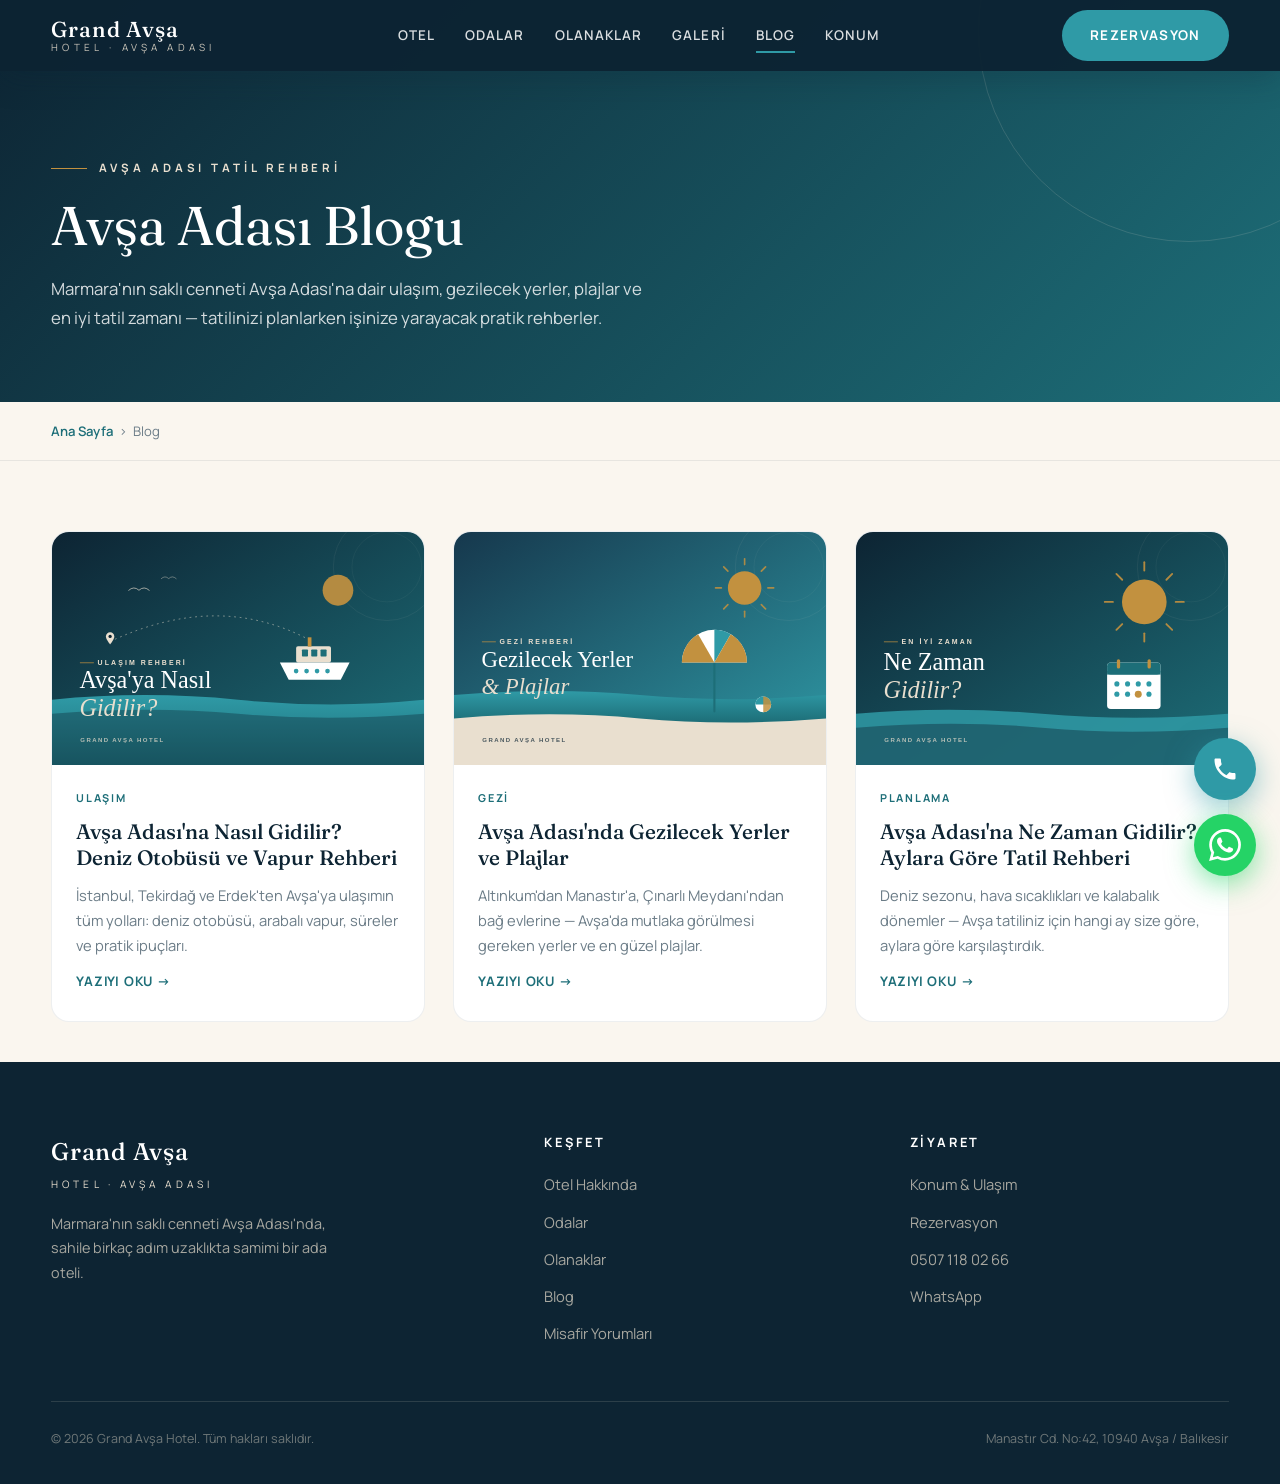
==== blog/index.html @ 429d93d3 "Blog bölümü + SEO iyileştirmeleri - /blog: liste + 3 SEO yazısı (nasıl gidilir, gezilecek yerler, ne" ====
<!DOCTYPE html>
<html lang="tr">
<head>
<meta charset="UTF-8">
<meta name="viewport" content="width=device-width, initial-scale=1.0">
<link rel="icon" href="/favicon.ico" sizes="32x32">
<link rel="icon" href="/favicon.svg" type="image/svg+xml">
<link rel="apple-touch-icon" href="/apple-touch-icon.png">
<link rel="manifest" href="/site.webmanifest">
<meta name="theme-color" content="#0d2433">
<!-- Meta Pixel -->
<script>
!function(f,b,e,v,n,t,s){if(f.fbq)return;n=f.fbq=function(){n.callMethod?
n.callMethod.apply(n,arguments):n.queue.push(arguments)};if(!f._fbq)f._fbq=n;
n.push=n;n.loaded=!0;n.version='2.0';n.queue=[];t=b.createElement(e);t.async=!0;
t.src=v;s=b.getElementsByTagName(e)[0];s.parentNode.insertBefore(t,s)}(window,
document,'script','https://connect.facebook.net/en_US/fbevents.js');
fbq('init','3091009471097173');
fbq('track','PageView');
</script>
<noscript><img height="1" width="1" style="display:none" alt=""
src="https://www.facebook.com/tr?id=3091009471097173&ev=PageView&noscript=1"/></noscript>
<!-- End Meta Pixel -->
<!-- Google tag (gtag.js) -->
<script async src="https://www.googletagmanager.com/gtag/js?id=AW-18241101971"></script>
<script>
  window.dataLayer = window.dataLayer || [];
  function gtag(){dataLayer.push(arguments);}
  gtag('js', new Date());
  gtag('config', 'AW-18241101971');
</script>
<!-- End Google tag -->
<title>Avşa Adası Tatil Blogu | Grand Avşa Hotel</title>
<meta name="description" content="Avşa Adası'na nasıl gidilir, gezilecek yerler ve plajlar, en iyi tatil zamanı — Grand Avşa Hotel'in Avşa tatil rehberi ve blog yazıları.">
<link rel="canonical" href="https://grandavsabeachotel.com/blog/">
<meta property="og:type" content="website">
<meta property="og:title" content="Avşa Adası Tatil Blogu | Grand Avşa Hotel">
<meta property="og:description" content="Avşa Adası tatil rehberi: ulaşım, gezilecek yerler, plajlar ve en iyi tatil zamanı.">
<meta property="og:url" content="https://grandavsabeachotel.com/blog/">
<meta property="og:image" content="https://grandavsabeachotel.com/assets/img/hotel-3.jpeg">
<meta property="og:site_name" content="Grand Avşa Hotel">
<meta property="og:locale" content="tr_TR">
<meta name="twitter:card" content="summary_large_image">
<meta name="twitter:title" content="Avşa Adası Tatil Blogu | Grand Avşa Hotel">
<meta name="twitter:description" content="Avşa Adası tatil rehberi: ulaşım, gezilecek yerler, plajlar ve en iyi tatil zamanı.">
<meta name="twitter:image" content="https://grandavsabeachotel.com/assets/img/hotel-3.jpeg">
<link rel="preconnect" href="https://fonts.googleapis.com">
<link rel="preconnect" href="https://fonts.gstatic.com" crossorigin>
<link href="https://fonts.googleapis.com/css2?family=Fraunces:ital,opsz,wght@0,9..144,300;0,9..144,400;0,9..144,500;0,9..144,600;1,9..144,400&family=Manrope:wght@400;500;600;700&display=swap" rel="stylesheet">
<link rel="stylesheet" href="/assets/css/blog.css">
<script type="application/ld+json">
{
  "@context": "https://schema.org",
  "@graph": [
    {
      "@type": "Blog",
      "@id": "https://grandavsabeachotel.com/blog/#blog",
      "name": "Avşa Adası Tatil Blogu",
      "description": "Avşa Adası tatil rehberi: ulaşım, gezilecek yerler, plajlar ve en iyi tatil zamanı.",
      "url": "https://grandavsabeachotel.com/blog/",
      "inLanguage": "tr-TR",
      "publisher": {
        "@type": "Hotel",
        "name": "Grand Avşa Hotel",
        "url": "https://grandavsabeachotel.com/"
      },
      "blogPost": [
        { "@type": "BlogPosting", "headline": "Avşa Adası'na Nasıl Gidilir? Deniz Otobüsü ve Vapur Rehberi", "url": "https://grandavsabeachotel.com/blog/avsa-adasina-nasil-gidilir/" },
        { "@type": "BlogPosting", "headline": "Avşa Adası'nda Gezilecek Yerler ve Plajlar", "url": "https://grandavsabeachotel.com/blog/avsa-adasi-gezilecek-yerler-plajlar/" },
        { "@type": "BlogPosting", "headline": "Avşa Adası'na Ne Zaman Gidilir? Aylara Göre Tatil Rehberi", "url": "https://grandavsabeachotel.com/blog/avsa-adasina-ne-zaman-gidilir/" }
      ]
    },
    {
      "@type": "BreadcrumbList",
      "itemListElement": [
        { "@type": "ListItem", "position": 1, "name": "Ana Sayfa", "item": "https://grandavsabeachotel.com/" },
        { "@type": "ListItem", "position": 2, "name": "Blog", "item": "https://grandavsabeachotel.com/blog/" }
      ]
    }
  ]
}
</script>
</head>
<body>

<header class="site-header solid" id="siteHeader">
  <div class="container nav">
    <a class="brand" href="/">
      <strong>Grand Avşa</strong>
      <span>Hotel · Avşa Adası</span>
    </a>
    <nav class="nav-links" id="navLinks">
      <a href="/#otel">Otel</a>
      <a href="/#odalar">Odalar</a>
      <a href="/#olanaklar">Olanaklar</a>
      <a href="/#galeri">Galeri</a>
      <a href="/blog/" class="active">Blog</a>
      <a href="/#konum">Konum</a>
    </nav>
    <a class="btn btn-primary" href="/#rezervasyon">Rezervasyon</a>
    <button class="nav-toggle" id="navToggle" aria-label="Menü">
      <span></span><span></span><span></span>
    </button>
  </div>
</header>

<section class="blog-hero">
  <div class="container">
    <span class="blog-kicker">Avşa Adası Tatil Rehberi</span>
    <h1>Avşa Adası Blogu</h1>
    <p>Marmara'nın saklı cenneti Avşa Adası'na dair ulaşım, gezilecek yerler, plajlar ve en iyi tatil zamanı — tatilinizi planlarken işinize yarayacak pratik rehberler.</p>
  </div>
</section>

<div class="crumb">
  <div class="container">
    <a href="/">Ana Sayfa</a> &nbsp;›&nbsp; <span>Blog</span>
  </div>
</div>

<section class="blog-list">
  <div class="container">
    <div class="post-grid">

      <article class="post-card">
        <a href="/blog/avsa-adasina-nasil-gidilir/" class="post-media">
          <img src="/assets/img/blog/ulasim.svg" alt="Avşa Adası'na deniz otobüsü ve vapurla ulaşım" width="600" height="375" loading="lazy">
        </a>
        <div class="post-body">
          <span class="post-tag">Ulaşım</span>
          <h2><a href="/blog/avsa-adasina-nasil-gidilir/">Avşa Adası'na Nasıl Gidilir? Deniz Otobüsü ve Vapur Rehberi</a></h2>
          <p>İstanbul, Tekirdağ ve Erdek'ten Avşa'ya ulaşımın tüm yolları: deniz otobüsü, arabalı vapur, süreler ve pratik ipuçları.</p>
          <a class="post-more" href="/blog/avsa-adasina-nasil-gidilir/">Yazıyı oku →</a>
        </div>
      </article>

      <article class="post-card">
        <a href="/blog/avsa-adasi-gezilecek-yerler-plajlar/" class="post-media">
          <img src="/assets/img/blog/gezi.svg" alt="Avşa Adası plajları ve gezilecek yerler" width="600" height="375" loading="lazy">
        </a>
        <div class="post-body">
          <span class="post-tag">Gezi</span>
          <h2><a href="/blog/avsa-adasi-gezilecek-yerler-plajlar/">Avşa Adası'nda Gezilecek Yerler ve Plajlar</a></h2>
          <p>Altınkum'dan Manastır'a, Çınarlı Meydanı'ndan bağ evlerine — Avşa'da mutlaka görülmesi gereken yerler ve en güzel plajlar.</p>
          <a class="post-more" href="/blog/avsa-adasi-gezilecek-yerler-plajlar/">Yazıyı oku →</a>
        </div>
      </article>

      <article class="post-card">
        <a href="/blog/avsa-adasina-ne-zaman-gidilir/" class="post-media">
          <img src="/assets/img/blog/nezaman.svg" alt="Avşa Adası'nda tatil için en iyi zaman" width="600" height="375" loading="lazy">
        </a>
        <div class="post-body">
          <span class="post-tag">Planlama</span>
          <h2><a href="/blog/avsa-adasina-ne-zaman-gidilir/">Avşa Adası'na Ne Zaman Gidilir? Aylara Göre Tatil Rehberi</a></h2>
          <p>Deniz sezonu, hava sıcaklıkları ve kalabalık dönemler — Avşa tatiliniz için hangi ay size göre, aylara göre karşılaştırdık.</p>
          <a class="post-more" href="/blog/avsa-adasina-ne-zaman-gidilir/">Yazıyı oku →</a>
        </div>
      </article>

    </div>
  </div>
</section>

<footer>
  <div class="container">
    <div class="footer-grid">
      <div class="footer-brand">
        <strong>Grand Avşa</strong>
        <span>Hotel · Avşa Adası</span>
        <p>Marmara'nın saklı cenneti Avşa Adası'nda, sahile birkaç adım uzaklıkta samimi bir ada oteli.</p>
      </div>
      <div>
        <h4>Keşfet</h4>
        <ul class="footer-links">
          <li><a href="/#otel">Otel Hakkında</a></li>
          <li><a href="/#odalar">Odalar</a></li>
          <li><a href="/#olanaklar">Olanaklar</a></li>
          <li><a href="/blog/">Blog</a></li>
          <li><a href="/#yorumlar">Misafir Yorumları</a></li>
        </ul>
      </div>
      <div>
        <h4>Ziyaret</h4>
        <ul class="footer-links">
          <li><a href="/#konum">Konum &amp; Ulaşım</a></li>
          <li><a href="/#rezervasyon">Rezervasyon</a></li>
          <li><a href="tel:+905071180266">0507 118 02 66</a></li>
          <li><a href="https://wa.me/905071180266" target="_blank" rel="noopener">WhatsApp</a></li>
        </ul>
      </div>
    </div>
    <div class="footer-bottom">
      <span>© 2026 Grand Avşa Hotel. Tüm hakları saklıdır.</span>
      <span>Manastır Cd. No:42, 10940 Avşa / Balıkesir</span>
    </div>
  </div>
</footer>

<div class="float-actions">
  <a class="call-float" href="tel:+905071180266" aria-label="Telefonla arayın">
    <svg viewBox="0 0 24 24" fill="currentColor"><path d="M6.62 10.79c1.44 2.83 3.76 5.14 6.59 6.59l2.2-2.2c.27-.27.67-.36 1.02-.24 1.12.37 2.33.57 3.57.57.55 0 1 .45 1 1V20c0 .55-.45 1-1 1-9.39 0-17-7.61-17-17 0-.55.45-1 1-1h3.5c.55 0 1 .45 1 1 0 1.25.2 2.45.57 3.57.11.35.03.74-.25 1.02l-2.2 2.2z"/></svg>
  </a>
  <a class="wa-float" href="https://wa.me/905071180266" target="_blank" rel="noopener" aria-label="WhatsApp ile iletişime geçin">
    <svg viewBox="0 0 24 24" fill="currentColor"><path d="M17.472 14.382c-.297-.149-1.758-.867-2.03-.967-.273-.099-.471-.148-.67.15-.197.297-.767.966-.94 1.164-.173.199-.347.223-.644.075-.297-.15-1.255-.463-2.39-1.475-.883-.788-1.48-1.761-1.653-2.059-.173-.297-.018-.458.13-.606.134-.133.298-.347.446-.52.149-.174.198-.298.298-.497.099-.198.05-.371-.025-.52-.075-.149-.669-1.612-.916-2.207-.242-.579-.487-.5-.669-.51-.173-.008-.371-.01-.57-.01-.198 0-.52.074-.792.372-.272.297-1.04 1.016-1.04 2.479 0 1.462 1.065 2.875 1.213 3.074.149.198 2.096 3.2 5.077 4.487.709.306 1.262.489 1.694.625.712.227 1.36.195 1.871.118.571-.085 1.758-.719 2.006-1.413.248-.694.248-1.289.173-1.413-.074-.124-.272-.198-.57-.347m-5.421 7.403h-.004a9.87 9.87 0 0 1-5.031-1.378l-.361-.214-3.741.982.998-3.648-.235-.374a9.86 9.86 0 0 1-1.51-5.26c.001-5.45 4.436-9.884 9.888-9.884 2.64 0 5.122 1.03 6.988 2.898a9.825 9.825 0 0 1 2.893 6.994c-.003 5.45-4.437 9.884-9.885 9.884m8.413-18.297A11.815 11.815 0 0 0 12.05 0C5.495 0 .16 5.335.157 11.892c0 2.096.547 4.142 1.588 5.945L.057 24l6.305-1.654a11.882 11.882 0 0 0 5.683 1.448h.005c6.554 0 11.89-5.335 11.893-11.893a11.821 11.821 0 0 0-3.48-8.413z"/></svg>
  </a>
</div>

<script>
  const navToggle = document.getElementById('navToggle');
  const navLinks = document.getElementById('navLinks');
  navToggle.addEventListener('click', () => navLinks.classList.toggle('open'));
  navLinks.querySelectorAll('a').forEach(a => a.addEventListener('click', () => navLinks.classList.remove('open')));
  document.querySelectorAll('a[href*="wa.me"], a[href^="tel:"]').forEach(a =>
    a.addEventListener('click', () => {
      const method = a.getAttribute('href').indexOf('wa.me') !== -1 ? 'WhatsApp' : 'Telefon';
      if (window.fbq) fbq('track', 'Contact', { content_name: method, content_category: 'Grand Avşa Hotel' });
    }));
</script>
</body>
</html>
---- assets/css/blog.css ----
/* Grand Avşa Hotel — Blog & içerik sayfaları ortak stili
   (ana sayfadaki tasarım dilinin blog için taşınmış hâli) */
:root{
  --ink:#0d2433;
  --ink-soft:#16384d;
  --teal:#2f9aa6;
  --teal-deep:#1d6e78;
  --sand:#e9dfcf;
  --amber:#c2913f;
  --bg:#faf6ef;
  --bg-alt:#f1e9da;
  --text:#2b3a45;
  --muted:#6b7c87;
  --white:#ffffff;
  --font-display:"Fraunces",serif;
  --font-body:"Manrope",sans-serif;
  --ease:cubic-bezier(.22,.61,.36,1);
}
*{margin:0;padding:0;box-sizing:border-box}
html{scroll-behavior:smooth}
body{font-family:var(--font-body);color:var(--text);background:var(--bg);line-height:1.7;-webkit-font-smoothing:antialiased}
img{display:block;max-width:100%}
a{color:inherit;text-decoration:none}
ul{list-style:none}
.container{width:min(1180px,92%);margin-inline:auto}

/* ---------- Header ---------- */
.site-header{position:fixed;inset:0 0 auto 0;z-index:95;transition:background .4s var(--ease),box-shadow .4s var(--ease);padding:14px 0;background:rgba(13,36,51,.97);box-shadow:0 8px 30px rgba(13,36,51,.25)}
.site-header.solid{padding:10px 0}
.nav{display:flex;align-items:center;justify-content:space-between;gap:24px}
.brand{display:flex;flex-direction:column;line-height:1.1;color:var(--white)}
.brand strong{font-family:var(--font-display);font-weight:500;font-size:1.35rem;letter-spacing:.04em}
.brand span{font-size:.62rem;letter-spacing:.42em;text-transform:uppercase;color:var(--sand);opacity:.85}
.nav-links{display:flex;gap:30px;align-items:center}
.nav-links a{color:rgba(255,255,255,.85);font-size:.84rem;font-weight:600;letter-spacing:.08em;text-transform:uppercase;position:relative;padding:4px 0}
.nav-links a::after{content:"";position:absolute;left:0;bottom:-2px;width:0;height:2px;background:var(--teal);transition:width .3s var(--ease)}
.nav-links a:hover::after,.nav-links a.active::after{width:100%}
.btn{display:inline-flex;align-items:center;gap:10px;font-family:var(--font-body);font-weight:700;font-size:.84rem;letter-spacing:.1em;text-transform:uppercase;padding:14px 28px;border-radius:999px;border:none;cursor:pointer;transition:transform .3s var(--ease),box-shadow .3s var(--ease),background .3s var(--ease)}
.btn-primary{background:var(--teal);color:var(--white)}
.btn-primary:hover{background:var(--teal-deep);transform:translateY(-2px);box-shadow:0 12px 26px rgba(31,110,120,.35)}
.nav-toggle{display:none;background:none;border:none;cursor:pointer;width:48px;height:48px;position:relative;z-index:60}
.nav-toggle span{display:block;width:24px;height:2px;background:var(--white);margin:5px auto;transition:.3s var(--ease)}

/* ---------- Blog başlık şeridi ---------- */
.blog-hero{background:linear-gradient(135deg,var(--ink) 0%,var(--teal-deep) 100%);color:var(--white);padding:150px 0 70px;position:relative;overflow:hidden}
.blog-hero::before{content:"";position:absolute;width:420px;height:420px;border-radius:50%;border:1.5px solid rgba(233,223,207,.15);top:-180px;right:-120px}
.blog-hero .container{position:relative;z-index:1}
.blog-kicker{display:inline-flex;align-items:center;gap:12px;font-size:.72rem;font-weight:700;letter-spacing:.34em;text-transform:uppercase;color:var(--sand);margin-bottom:18px}
.blog-kicker::before{content:"";width:36px;height:1.5px;background:var(--amber)}
.blog-hero h1{font-family:var(--font-display);font-weight:400;font-size:clamp(2rem,4.6vw,3.4rem);line-height:1.12;max-width:20ch}
.blog-hero p{margin-top:18px;max-width:60ch;color:rgba(255,255,255,.82);font-size:1.05rem}

/* ---------- Breadcrumb ---------- */
.crumb{font-size:.82rem;color:var(--muted);padding:18px 0;border-bottom:1px solid rgba(13,36,51,.08)}
.crumb a{color:var(--teal-deep);font-weight:600}
.crumb a:hover{text-decoration:underline}
.crumb span{color:var(--muted)}

/* ---------- Blog liste kartları ---------- */
.blog-list{padding:70px 0 40px}
.post-grid{display:grid;grid-template-columns:repeat(3,1fr);gap:28px}
.post-card{background:var(--white);border:1px solid rgba(13,36,51,.07);border-radius:18px;overflow:hidden;display:flex;flex-direction:column;transition:transform .4s var(--ease),box-shadow .4s var(--ease)}
.post-card:hover{transform:translateY(-6px);box-shadow:0 24px 48px rgba(13,36,51,.12)}
.post-media{aspect-ratio:16/10;overflow:hidden}
.post-media img{width:100%;height:100%;object-fit:cover;transition:transform .9s var(--ease)}
.post-card:hover .post-media img{transform:scale(1.06)}
.post-body{padding:24px 24px 28px;display:flex;flex-direction:column;gap:12px;flex:1}
.post-tag{font-size:.68rem;font-weight:700;letter-spacing:.16em;text-transform:uppercase;color:var(--teal-deep)}
.post-body h2{font-family:var(--font-display);font-weight:500;font-size:1.3rem;line-height:1.25;color:var(--ink)}
.post-body p{font-size:.92rem;color:var(--muted);flex:1}
.post-more{font-size:.82rem;font-weight:700;letter-spacing:.06em;color:var(--teal-deep);text-transform:uppercase}

/* ---------- Makale gövdesi ---------- */
.article{padding:56px 0 30px}
.article-wrap{width:min(760px,92%);margin-inline:auto}
.article-meta{display:flex;gap:16px;flex-wrap:wrap;align-items:center;font-size:.82rem;color:var(--muted);margin-bottom:30px}
.article-meta .dot{width:4px;height:4px;border-radius:50%;background:var(--amber)}
.article-cover{border-radius:20px;overflow:hidden;margin-bottom:40px;box-shadow:0 24px 50px rgba(13,36,51,.16)}
.article-cover img{width:100%;height:auto}
.article-body{font-size:1.06rem;color:var(--text)}
.article-body p{margin:0 0 22px}
.article-body h2{font-family:var(--font-display);font-weight:500;font-size:clamp(1.5rem,3vw,2rem);color:var(--ink);line-height:1.2;margin:44px 0 16px}
.article-body h3{font-family:var(--font-display);font-weight:500;font-size:1.3rem;color:var(--ink-soft);margin:32px 0 12px}
.article-body a{color:var(--teal-deep);font-weight:600;text-decoration:underline;text-underline-offset:3px;text-decoration-color:rgba(29,110,120,.4)}
.article-body a:hover{text-decoration-color:var(--teal-deep)}
.article-body ul.bullets{margin:0 0 22px;padding-left:0;display:grid;gap:10px}
.article-body ul.bullets li{position:relative;padding-left:26px;color:var(--text)}
.article-body ul.bullets li::before{content:"";position:absolute;left:2px;top:.62em;width:8px;height:8px;border-radius:50%;background:var(--amber)}
.article-body strong{color:var(--ink)}
.article-body blockquote{border-left:3px solid var(--teal);background:var(--bg-alt);padding:18px 24px;border-radius:0 12px 12px 0;margin:0 0 24px;color:var(--ink-soft);font-size:1rem}
.article-body table{width:100%;border-collapse:collapse;margin:0 0 26px;font-size:.95rem;box-shadow:0 12px 30px rgba(13,36,51,.08);border-radius:12px;overflow:hidden}
.article-body th,.article-body td{padding:13px 16px;text-align:left;border-bottom:1px solid rgba(13,36,51,.08)}
.article-body thead th{background:var(--ink);color:var(--sand);font-size:.78rem;letter-spacing:.08em;text-transform:uppercase;font-weight:700}
.article-body tbody tr:nth-child(even){background:rgba(233,223,207,.28)}
.article-body tbody tr:last-child td{border-bottom:none}

/* ---------- İçerik içi CTA kutusu ---------- */
.cta-box{background:linear-gradient(135deg,var(--ink) 0%,var(--teal-deep) 100%);color:var(--white);border-radius:20px;padding:34px 32px;margin:40px 0;text-align:center}
.cta-box h3{font-family:var(--font-display);font-weight:500;font-size:1.5rem;color:var(--white);margin-bottom:10px}
.cta-box p{color:rgba(255,255,255,.85);margin:0 auto 22px;max-width:44ch;font-size:.98rem}
.cta-actions{display:flex;gap:14px;justify-content:center;flex-wrap:wrap}
.btn-wa{background:#25D366;color:#fff}
.btn-wa:hover{background:#1ebe5d;transform:translateY(-2px);box-shadow:0 10px 22px rgba(37,211,102,.3)}
.btn-outline{background:transparent;color:var(--white);border:1.5px solid rgba(255,255,255,.55)}
.btn-outline:hover{border-color:var(--white);background:rgba(255,255,255,.1)}

/* ---------- SSS ---------- */
.article-faq{margin-top:44px}
.article-faq h2{font-family:var(--font-display);font-weight:500;font-size:1.7rem;color:var(--ink);margin-bottom:20px}
.faq-item{background:var(--white);border:1px solid rgba(13,36,51,.08);border-radius:14px;overflow:hidden;margin-bottom:12px;transition:box-shadow .35s var(--ease)}
.faq-item[open]{box-shadow:0 16px 36px rgba(13,36,51,.1)}
.faq-item summary{cursor:pointer;list-style:none;padding:18px 22px;font-family:var(--font-display);font-weight:500;font-size:1.05rem;color:var(--ink);display:flex;justify-content:space-between;align-items:center;gap:16px}
.faq-item summary::-webkit-details-marker{display:none}
.faq-item summary::after{content:"+";font-family:var(--font-body);font-size:1.5rem;line-height:1;color:var(--teal);transition:transform .3s var(--ease);flex:0 0 auto}
.faq-item[open] summary::after{transform:rotate(45deg)}
.faq-item p{padding:0 22px 20px;color:var(--muted);font-size:.96rem;line-height:1.75;margin:0}

/* ---------- İlgili yazılar ---------- */
.related{background:var(--bg-alt);padding:64px 0}
.related h2{font-family:var(--font-display);font-weight:500;font-size:1.7rem;color:var(--ink);margin-bottom:28px;text-align:center}
.related .post-grid{grid-template-columns:repeat(2,1fr)}

/* ---------- Footer ---------- */
footer{background:var(--ink);color:rgba(233,223,207,.7);padding:70px 0 34px}
.footer-grid{display:grid;grid-template-columns:1.4fr 1fr 1fr;gap:46px;padding-bottom:44px;border-bottom:1px solid rgba(233,223,207,.14)}
.footer-brand strong{font-family:var(--font-display);font-weight:500;font-size:1.5rem;color:var(--white);letter-spacing:.03em}
.footer-brand span{display:block;font-size:.64rem;letter-spacing:.4em;text-transform:uppercase;color:var(--sand);margin-top:4px}
.footer-brand p{margin-top:18px;font-size:.9rem;max-width:34ch}
footer h4{color:var(--white);font-size:.8rem;letter-spacing:.22em;text-transform:uppercase;margin-bottom:18px}
.footer-links li{margin-bottom:10px}
.footer-links a{font-size:.92rem;transition:color .3s}
.footer-links a:hover{color:var(--sand)}
.footer-bottom{display:flex;justify-content:space-between;gap:16px;flex-wrap:wrap;padding-top:26px;font-size:.78rem;color:rgba(233,223,207,.45)}

/* ---------- Floating iletişim ---------- */
.float-actions{position:fixed;right:24px;bottom:24px;z-index:90;display:flex;flex-direction:column;align-items:center;gap:14px}
.wa-float,.call-float{width:62px;height:62px;border-radius:50%;display:flex;align-items:center;justify-content:center;color:#fff;transition:transform .3s var(--ease),box-shadow .3s var(--ease)}
.wa-float{background:#25D366;box-shadow:0 8px 28px rgba(37,211,102,.55)}
.wa-float:hover{transform:scale(1.1)}
.call-float{background:var(--teal);box-shadow:0 8px 28px rgba(47,154,166,.5)}
.call-float:hover{transform:scale(1.1)}
.wa-float svg{width:32px;height:32px}
.call-float svg{width:28px;height:28px}

/* ---------- Responsive ---------- */
@media (max-width:1024px){
  .post-grid{grid-template-columns:repeat(2,1fr)}
}
@media (max-width:720px){
  .nav-links{position:fixed;inset:0;background:var(--ink);flex-direction:column;justify-content:center;gap:30px;transform:translateX(100%);transition:transform .45s var(--ease);z-index:55}
  .nav-links.open{transform:none}
  .nav-links a{font-size:1.05rem;padding:10px 22px}
  .nav-toggle{display:block}
  .nav .btn{display:none}
  .post-grid,.related .post-grid{grid-template-columns:1fr}
  .blog-hero{padding:120px 0 54px}
  .footer-grid{grid-template-columns:1fr;gap:34px}
}
@media (prefers-reduced-motion:reduce){
  *{animation:none!important;transition:none!important}
}
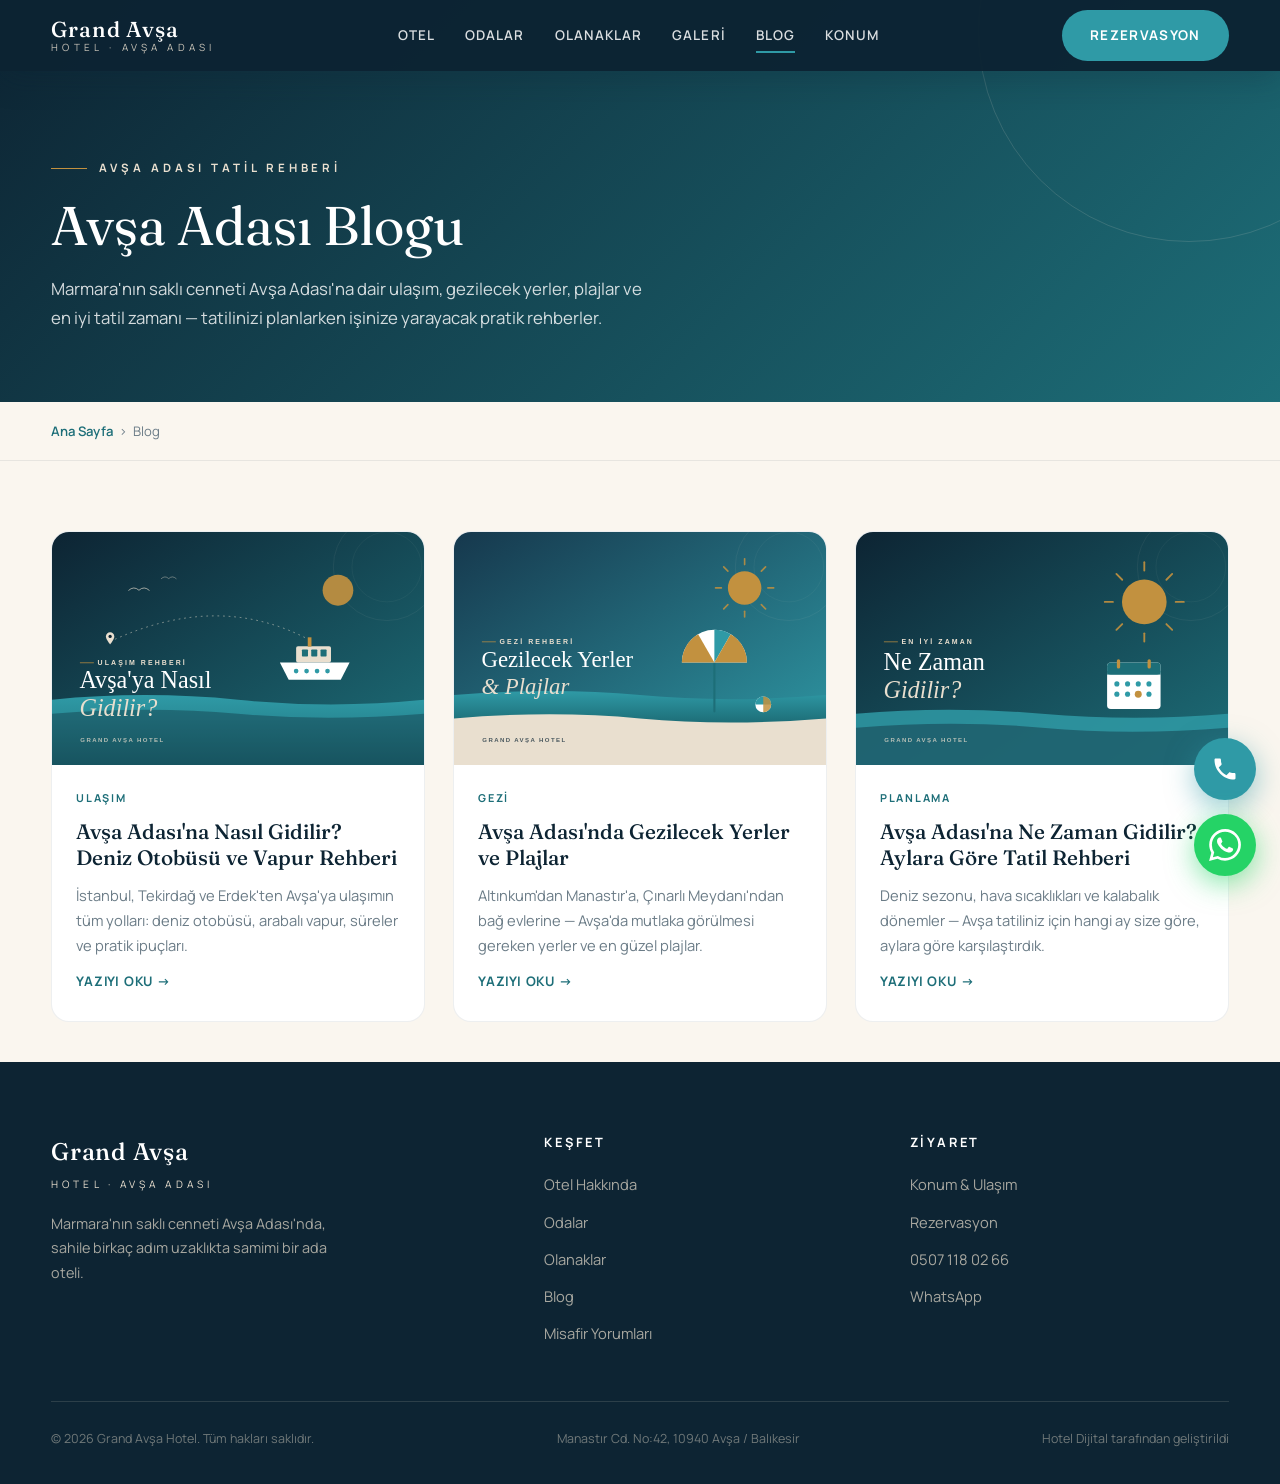
==== commit 643da640: "Add Hotel Dijital footer credit" ====
--- a/blog/index.html
+++ b/blog/index.html
@@ -193,6 +193,7 @@
     <div class="footer-bottom">
       <span>© 2026 Grand Avşa Hotel. Tüm hakları saklıdır.</span>
       <span>Manastır Cd. No:42, 10940 Avşa / Balıkesir</span>
+      <a class="footer-credit" href="https://www.hoteldijital.com/" target="_blank" rel="sponsored noopener noreferrer">Hotel Dijital tarafından geliştirildi</a>
     </div>
   </div>
 </footer>
--- a/assets/css/blog.css
+++ b/assets/css/blog.css
@@ -131,6 +131,8 @@
 .footer-links a{font-size:.92rem;transition:color .3s}
 .footer-links a:hover{color:var(--sand)}
 .footer-bottom{display:flex;justify-content:space-between;gap:16px;flex-wrap:wrap;padding-top:26px;font-size:.78rem;color:rgba(233,223,207,.45)}
+.footer-credit{color:inherit;transition:color .3s}
+.footer-credit:hover{color:var(--sand)}
 
 /* ---------- Floating iletişim ---------- */
 .float-actions{position:fixed;right:24px;bottom:24px;z-index:90;display:flex;flex-direction:column;align-items:center;gap:14px}
